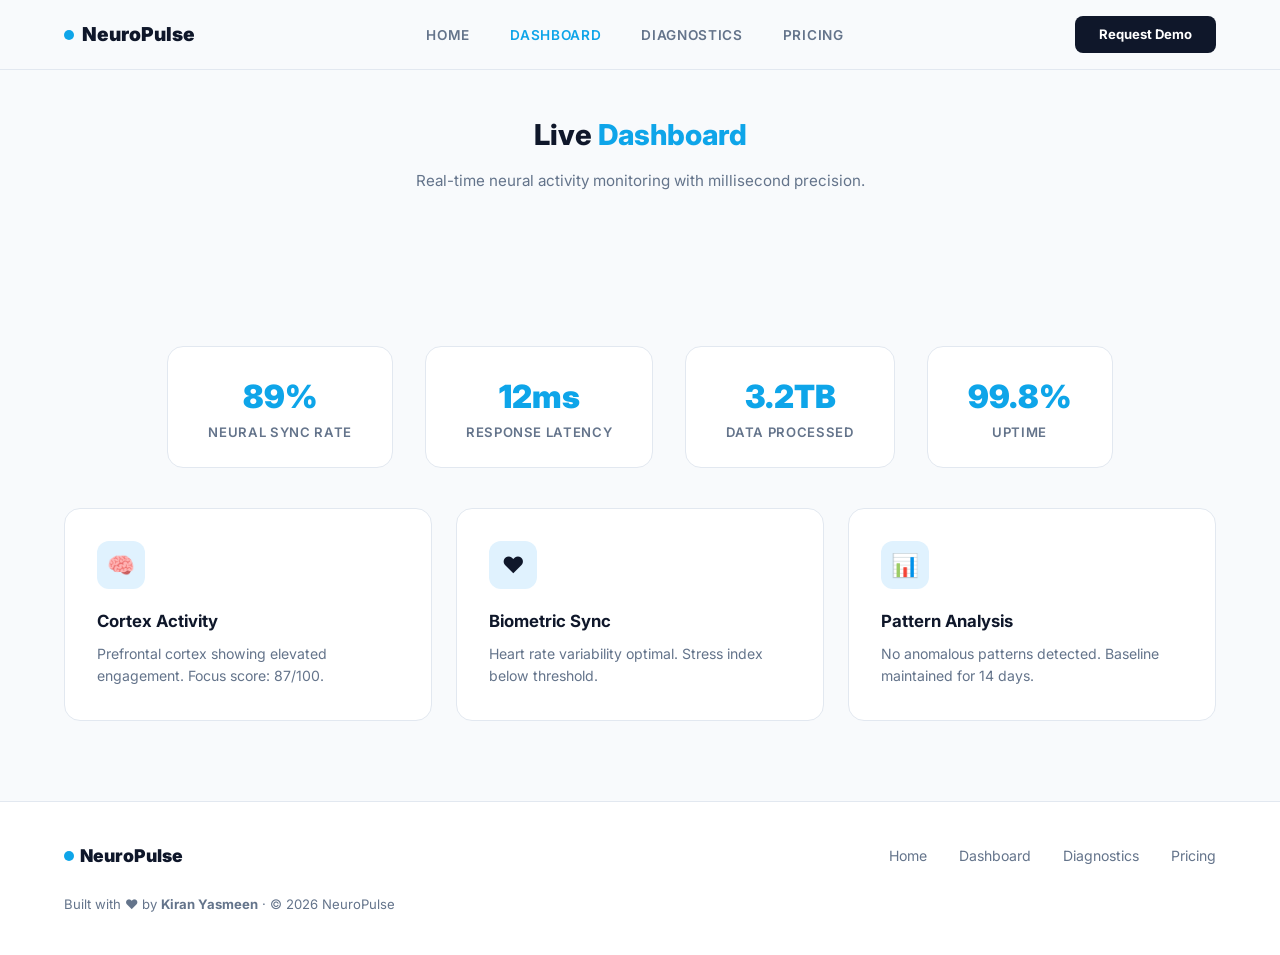
==== dashboard.html @ 3980f62a "Rebuild: Multi-page site with fixed readable font sizes" ====
﻿<!DOCTYPE html><html lang="en"><head><meta charset="UTF-8"><meta name="viewport" content="width=device-width, initial-scale=1.0"><title>NeuroPulse | Dashboard</title><link href="https://fonts.googleapis.com/css2?family=Inter:wght@300;400;600;700;900&display=swap" rel="stylesheet"><link rel="stylesheet" href="style.css"></head><body>
<nav class="navbar"><div class="nav-brand"><div class="nav-dot"></div> NeuroPulse</div><ul class="nav-links"><li><a href="index.html">Home</a></li><li><a href="dashboard.html" class="active">Dashboard</a></li><li><a href="diagnostics.html">Diagnostics</a></li><li><a href="pricing.html">Pricing</a></li></ul><a href="pricing.html" class="btn-nav">Request Demo</a><button class="hamburger" onclick="toggleMenu()">☰</button></nav>
<div class="page-header"><h1>Live <span class="accent">Dashboard</span></h1><p>Real-time neural activity monitoring with millisecond precision.</p></div>
<section class="section"><div class="container">
<div class="stats-row"><div class="stat-box"><div class="value">89%</div><div class="label">Neural Sync Rate</div></div><div class="stat-box"><div class="value">12ms</div><div class="label">Response Latency</div></div><div class="stat-box"><div class="value">3.2TB</div><div class="label">Data Processed</div></div><div class="stat-box"><div class="value">99.8%</div><div class="label">Uptime</div></div></div>
<div class="grid-3" style="margin-top:2.5rem;"><div class="card"><div class="card-icon">🧠</div><h3>Cortex Activity</h3><p>Prefrontal cortex showing elevated engagement. Focus score: 87/100.</p></div><div class="card"><div class="card-icon">❤️</div><h3>Biometric Sync</h3><p>Heart rate variability optimal. Stress index below threshold.</p></div><div class="card"><div class="card-icon">📊</div><h3>Pattern Analysis</h3><p>No anomalous patterns detected. Baseline maintained for 14 days.</p></div></div>
</div></section>
<footer class="footer"><div class="container"><div class="footer-top"><div class="footer-brand"><div class="nav-dot"></div> NeuroPulse</div><div class="footer-links"><a href="index.html">Home</a><a href="dashboard.html">Dashboard</a><a href="diagnostics.html">Diagnostics</a><a href="pricing.html">Pricing</a></div></div><div class="footer-bottom"><p>Built with ❤️ by <strong>Kiran Yasmeen</strong> · © 2026 NeuroPulse</p></div></div></footer>
<script>function toggleMenu(){document.querySelector('.nav-links').classList.toggle('open');}</script></body></html>
---- style.css ----
/* ===== GLOBAL ===== */
*, *::before, *::after { box-sizing: border-box; margin: 0; padding: 0; }
:root { --bg: #f8fafc; --surface: #ffffff; --primary: #0ea5e9; --dark: #0f172a; --muted: #64748b; --border: #e2e8f0; }
body { background: var(--bg); color: var(--dark); font-family: 'Inter', sans-serif; font-size: 16px; line-height: 1.6; overflow-x: hidden; }

/* NAVBAR */
.navbar { position: fixed; top: 0; left: 0; right: 0; z-index: 100; display: flex; align-items: center; justify-content: space-between; padding: 1rem 4rem; background: rgba(248,250,252,0.9); backdrop-filter: blur(20px); border-bottom: 1px solid var(--border); }
.nav-brand { font-size: 1.2rem; font-weight: 900; display: flex; align-items: center; gap: 0.5rem; }
.nav-dot { width: 10px; height: 10px; background: var(--primary); border-radius: 50%; }
.nav-links { display: flex; gap: 2.5rem; list-style: none; }
.nav-links a { color: var(--muted); text-decoration: none; font-size: 0.85rem; font-weight: 600; letter-spacing: 0.05em; text-transform: uppercase; transition: color 0.2s; }
.nav-links a:hover, .nav-links a.active { color: var(--primary); }
.btn-nav { padding: 0.5rem 1.5rem; background: var(--dark); color: white; border-radius: 8px; text-decoration: none; font-size: 0.82rem; font-weight: 700; transition: background 0.2s; }
.btn-nav:hover { background: var(--primary); }
.hamburger { display: none; background: none; border: none; font-size: 1.4rem; cursor: pointer; }

/* HERO */
.hero { min-height: 100vh; display: flex; align-items: center; padding: 7rem 4rem 4rem; gap: 4rem; position: relative; overflow: hidden; }
.hero-blob { position: absolute; top: -200px; right: -200px; width: 700px; height: 700px; background: radial-gradient(circle, rgba(14,165,233,0.08) 0%, transparent 70%); border-radius: 50%; pointer-events: none; }
.hero-content { flex: 1; max-width: 560px; }
.badge { display: inline-block; padding: 0.35rem 1rem; background: #e0f2fe; color: var(--primary); border-radius: 100px; font-size: 0.78rem; font-weight: 700; margin-bottom: 1.5rem; text-transform: uppercase; letter-spacing: 0.06em; }
.hero-content h1 { font-size: 2.1rem; font-weight: 900; line-height: 1.2; margin-bottom: 1.2rem; color: var(--dark); }
.accent { color: var(--primary); }
.hero-content p { font-size: 1rem; color: var(--muted); margin-bottom: 2rem; max-width: 460px; }
.hero-buttons { display: flex; gap: 1rem; flex-wrap: wrap; }
.hero-visual { flex: 1; }
.glass-panel { background: white; border-radius: 20px; padding: 2rem; box-shadow: 0 20px 60px rgba(0,0,0,0.06); border: 1px solid var(--border); }

/* BUTTONS */
.btn-primary { display: inline-block; padding: 0.75rem 2rem; background: var(--primary); color: white; border-radius: 10px; text-decoration: none; font-weight: 700; font-size: 0.9rem; transition: all 0.2s; }
.btn-primary:hover { background: #0284c7; transform: translateY(-2px); }
.btn-secondary { display: inline-block; padding: 0.75rem 2rem; border: 2px solid var(--border); color: var(--dark); border-radius: 10px; text-decoration: none; font-weight: 600; font-size: 0.9rem; transition: all 0.2s; }
.btn-secondary:hover { border-color: var(--primary); color: var(--primary); }

/* SECTIONS */
.section { padding: 5rem 4rem; }
.section-alt { background: white; }
.container { max-width: 1200px; margin: 0 auto; }
.section-header { text-align: center; margin-bottom: 3.5rem; }
.section-header h2 { font-size: 1.6rem; font-weight: 800; margin-bottom: 0.7rem; }
.section-header p { color: var(--muted); font-size: 0.95rem; max-width: 500px; margin: 0 auto; }

/* CARDS */
.grid-3 { display: grid; grid-template-columns: repeat(auto-fill, minmax(280px, 1fr)); gap: 1.5rem; }
.grid-4 { display: grid; grid-template-columns: repeat(auto-fill, minmax(220px, 1fr)); gap: 1.5rem; }
.card { background: white; border: 1px solid var(--border); border-radius: 16px; padding: 2rem; transition: transform 0.2s, box-shadow 0.2s; }
.card:hover { transform: translateY(-4px); box-shadow: 0 20px 40px rgba(14,165,233,0.08); }
.card-icon { width: 48px; height: 48px; background: #e0f2fe; border-radius: 12px; display: flex; align-items: center; justify-content: center; font-size: 1.4rem; margin-bottom: 1.2rem; }
.card h3 { font-size: 1.05rem; font-weight: 700; margin-bottom: 0.5rem; }
.card p { font-size: 0.88rem; color: var(--muted); }

/* STATS */
.stats-row { display: flex; gap: 2rem; flex-wrap: wrap; justify-content: center; margin-top: 2rem; }
.stat-box { text-align: center; padding: 1.5rem 2.5rem; background: white; border-radius: 16px; border: 1px solid var(--border); }
.stat-box .value { font-size: 2rem; font-weight: 900; color: var(--primary); }
.stat-box .label { font-size: 0.82rem; color: var(--muted); text-transform: uppercase; letter-spacing: 0.05em; font-weight: 600; }

/* PAGE HEADER */
.page-header { padding: 7rem 4rem 2.5rem; text-align: center; }
.page-header h1 { font-size: 1.8rem; font-weight: 800; margin-bottom: 0.7rem; }
.page-header p { color: var(--muted); font-size: 0.95rem; max-width: 480px; margin: 0 auto; }

/* PRICING */
.pricing-grid { display: grid; grid-template-columns: repeat(auto-fill, minmax(260px, 1fr)); gap: 1.5rem; }
.pricing-card { background: white; border: 1px solid var(--border); border-radius: 16px; padding: 2rem; }
.pricing-card.featured { border-color: var(--primary); background: #f0f9ff; }
.pricing-card h3 { font-size: 1.1rem; font-weight: 700; margin-bottom: 0.5rem; }
.price { font-size: 2.5rem; font-weight: 900; color: var(--primary); margin: 1rem 0; }
.price span { font-size: 1rem; font-weight: 400; color: var(--muted); }
.pricing-features { list-style: none; margin: 1.5rem 0; display: flex; flex-direction: column; gap: 0.7rem; }
.pricing-features li { font-size: 0.88rem; color: var(--muted); display: flex; align-items: center; gap: 0.5rem; }
.pricing-features li::before { content: "✓"; color: var(--primary); font-weight: 700; }

/* FOOTER */
.footer { border-top: 1px solid var(--border); padding: 2.5rem 4rem; background: white; }
.footer-top { display: flex; justify-content: space-between; align-items: center; margin-bottom: 1.5rem; flex-wrap: wrap; gap: 1rem; }
.footer-brand { font-size: 1.1rem; font-weight: 900; display: flex; align-items: center; gap: 0.4rem; }
.footer-links { display: flex; gap: 2rem; flex-wrap: wrap; }
.footer-links a { color: var(--muted); text-decoration: none; font-size: 0.88rem; transition: color 0.2s; }
.footer-links a:hover { color: var(--primary); }
.footer-bottom { color: var(--muted); font-size: 0.82rem; }

/* RESPONSIVE */
@media (max-width: 768px) {
    .navbar { padding: 1rem 1.5rem; }
    .nav-links { display: none; flex-direction: column; position: absolute; top: 100%; left: 0; right: 0; background: white; padding: 1.5rem; gap: 1rem; border-bottom: 1px solid var(--border); }
    .nav-links.open { display: flex; }
    .hamburger { display: block; }
    .btn-nav { display: none; }
    .hero { flex-direction: column; padding: 6rem 1.5rem 3rem; }
    .hero-content h1 { font-size: 1.5rem; }
    .hero-visual { display: none; }
    .section, .page-header { padding: 3rem 1.5rem; }
    .section-header h2 { font-size: 1.35rem; }
    .footer { padding: 2rem 1.5rem; }
    .footer-top { flex-direction: column; align-items: flex-start; }
}
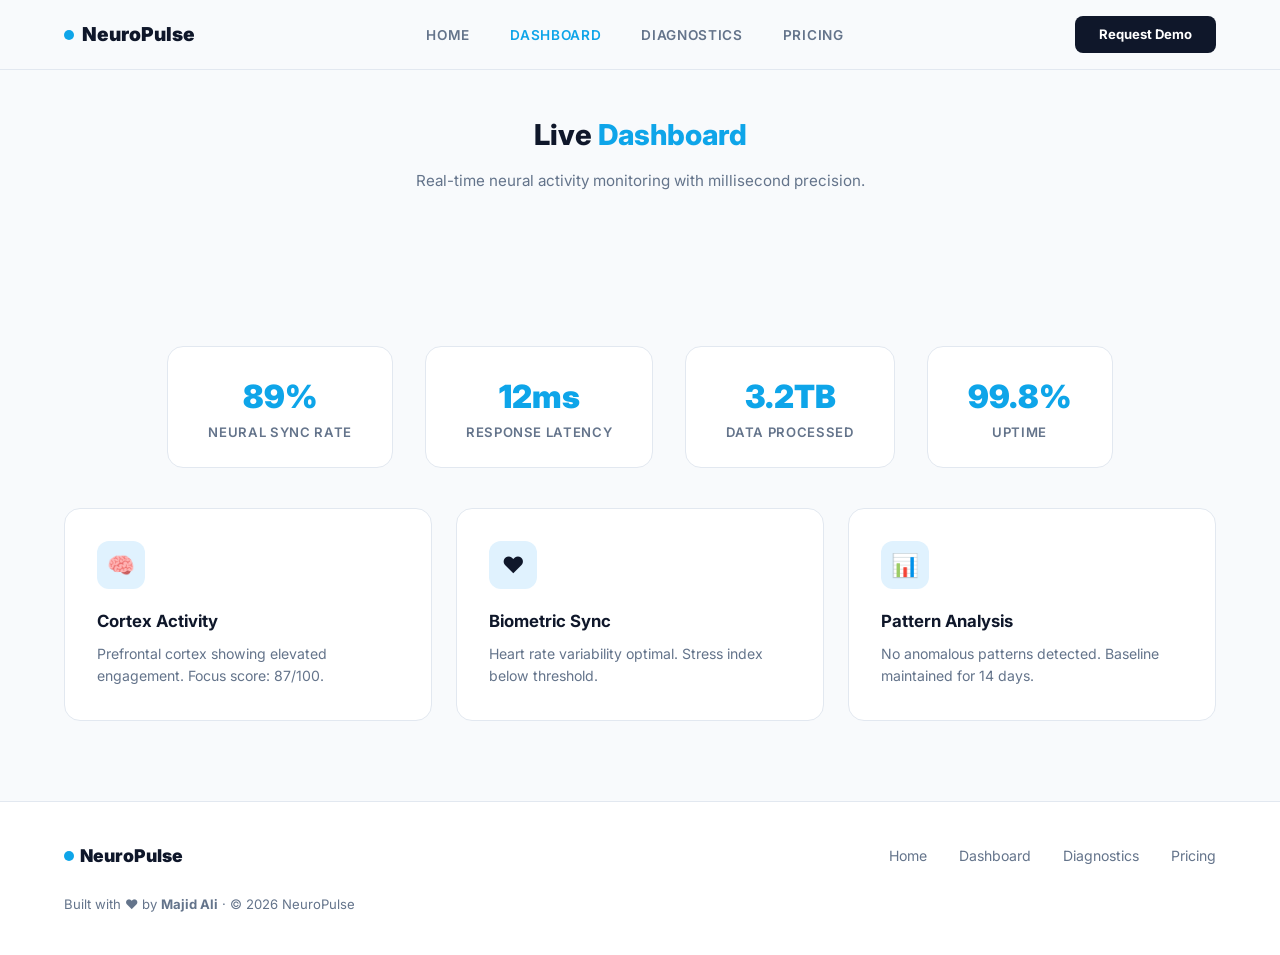
==== commit e528a57f: "Brand rename to Majid Ali" ====
--- a/dashboard.html
+++ b/dashboard.html
@@ -5,5 +5,5 @@
 <div class="stats-row"><div class="stat-box"><div class="value">89%</div><div class="label">Neural Sync Rate</div></div><div class="stat-box"><div class="value">12ms</div><div class="label">Response Latency</div></div><div class="stat-box"><div class="value">3.2TB</div><div class="label">Data Processed</div></div><div class="stat-box"><div class="value">99.8%</div><div class="label">Uptime</div></div></div>
 <div class="grid-3" style="margin-top:2.5rem;"><div class="card"><div class="card-icon">🧠</div><h3>Cortex Activity</h3><p>Prefrontal cortex showing elevated engagement. Focus score: 87/100.</p></div><div class="card"><div class="card-icon">❤️</div><h3>Biometric Sync</h3><p>Heart rate variability optimal. Stress index below threshold.</p></div><div class="card"><div class="card-icon">📊</div><h3>Pattern Analysis</h3><p>No anomalous patterns detected. Baseline maintained for 14 days.</p></div></div>
 </div></section>
-<footer class="footer"><div class="container"><div class="footer-top"><div class="footer-brand"><div class="nav-dot"></div> NeuroPulse</div><div class="footer-links"><a href="index.html">Home</a><a href="dashboard.html">Dashboard</a><a href="diagnostics.html">Diagnostics</a><a href="pricing.html">Pricing</a></div></div><div class="footer-bottom"><p>Built with ❤️ by <strong>Kiran Yasmeen</strong> · © 2026 NeuroPulse</p></div></div></footer>
+<footer class="footer"><div class="container"><div class="footer-top"><div class="footer-brand"><div class="nav-dot"></div> NeuroPulse</div><div class="footer-links"><a href="index.html">Home</a><a href="dashboard.html">Dashboard</a><a href="diagnostics.html">Diagnostics</a><a href="pricing.html">Pricing</a></div></div><div class="footer-bottom"><p>Built with ❤️ by <strong>Majid Ali</strong> · © 2026 NeuroPulse</p></div></div></footer>
 <script>function toggleMenu(){document.querySelector('.nav-links').classList.toggle('open');}</script></body></html>
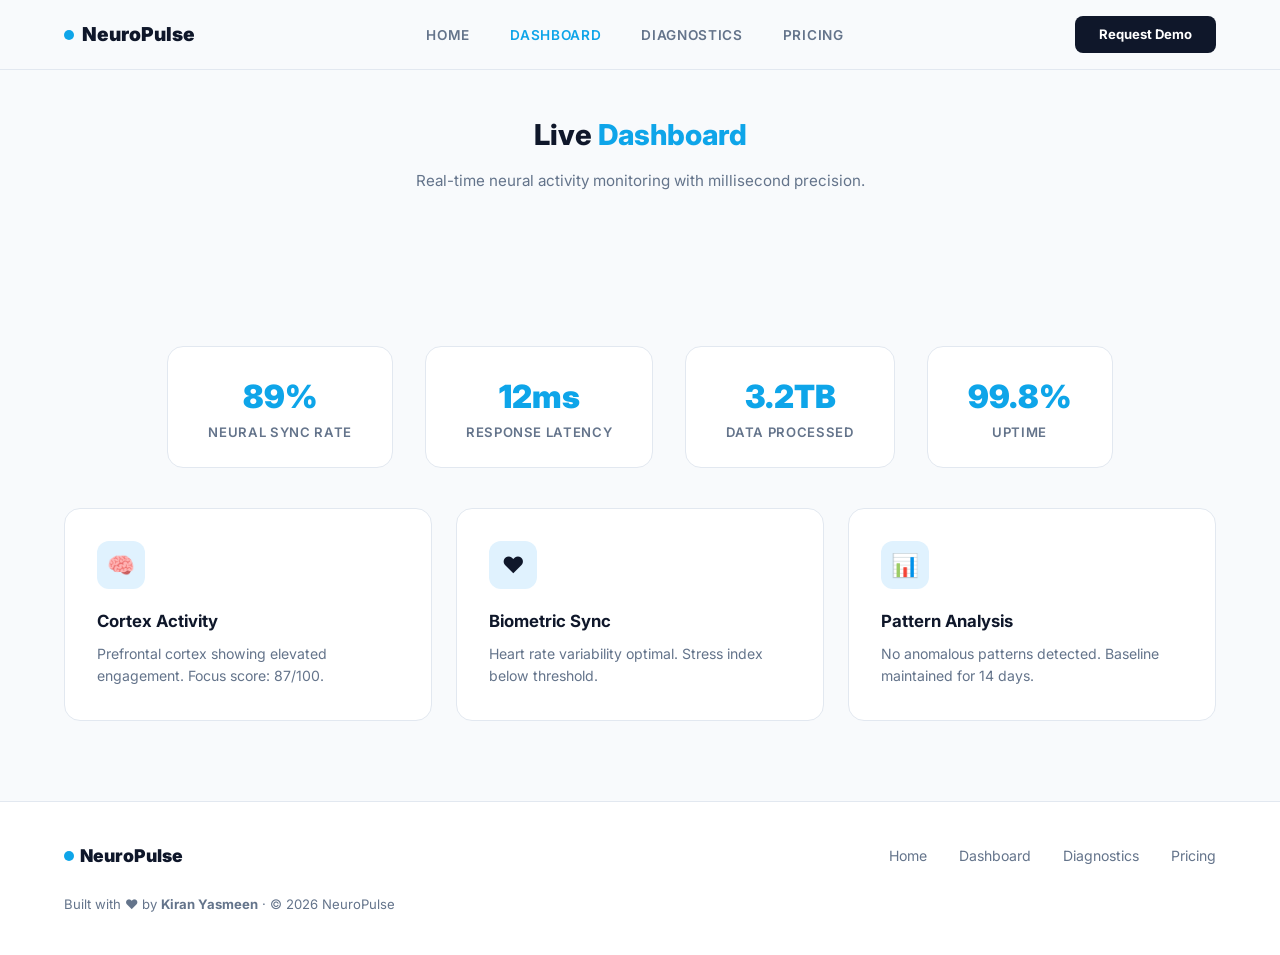
==== commit 16e81d6d: "Restore Kiran Yasmeen branding and fix encoding" ====
--- a/dashboard.html
+++ b/dashboard.html
@@ -5,5 +5,5 @@
 <div class="stats-row"><div class="stat-box"><div class="value">89%</div><div class="label">Neural Sync Rate</div></div><div class="stat-box"><div class="value">12ms</div><div class="label">Response Latency</div></div><div class="stat-box"><div class="value">3.2TB</div><div class="label">Data Processed</div></div><div class="stat-box"><div class="value">99.8%</div><div class="label">Uptime</div></div></div>
 <div class="grid-3" style="margin-top:2.5rem;"><div class="card"><div class="card-icon">🧠</div><h3>Cortex Activity</h3><p>Prefrontal cortex showing elevated engagement. Focus score: 87/100.</p></div><div class="card"><div class="card-icon">❤️</div><h3>Biometric Sync</h3><p>Heart rate variability optimal. Stress index below threshold.</p></div><div class="card"><div class="card-icon">📊</div><h3>Pattern Analysis</h3><p>No anomalous patterns detected. Baseline maintained for 14 days.</p></div></div>
 </div></section>
-<footer class="footer"><div class="container"><div class="footer-top"><div class="footer-brand"><div class="nav-dot"></div> NeuroPulse</div><div class="footer-links"><a href="index.html">Home</a><a href="dashboard.html">Dashboard</a><a href="diagnostics.html">Diagnostics</a><a href="pricing.html">Pricing</a></div></div><div class="footer-bottom"><p>Built with ❤️ by <strong>Majid Ali</strong> · © 2026 NeuroPulse</p></div></div></footer>
+<footer class="footer"><div class="container"><div class="footer-top"><div class="footer-brand"><div class="nav-dot"></div> NeuroPulse</div><div class="footer-links"><a href="index.html">Home</a><a href="dashboard.html">Dashboard</a><a href="diagnostics.html">Diagnostics</a><a href="pricing.html">Pricing</a></div></div><div class="footer-bottom"><p>Built with ❤️ by <strong>Kiran Yasmeen</strong> · © 2026 NeuroPulse</p></div></div></footer>
 <script>function toggleMenu(){document.querySelector('.nav-links').classList.toggle('open');}</script></body></html>
